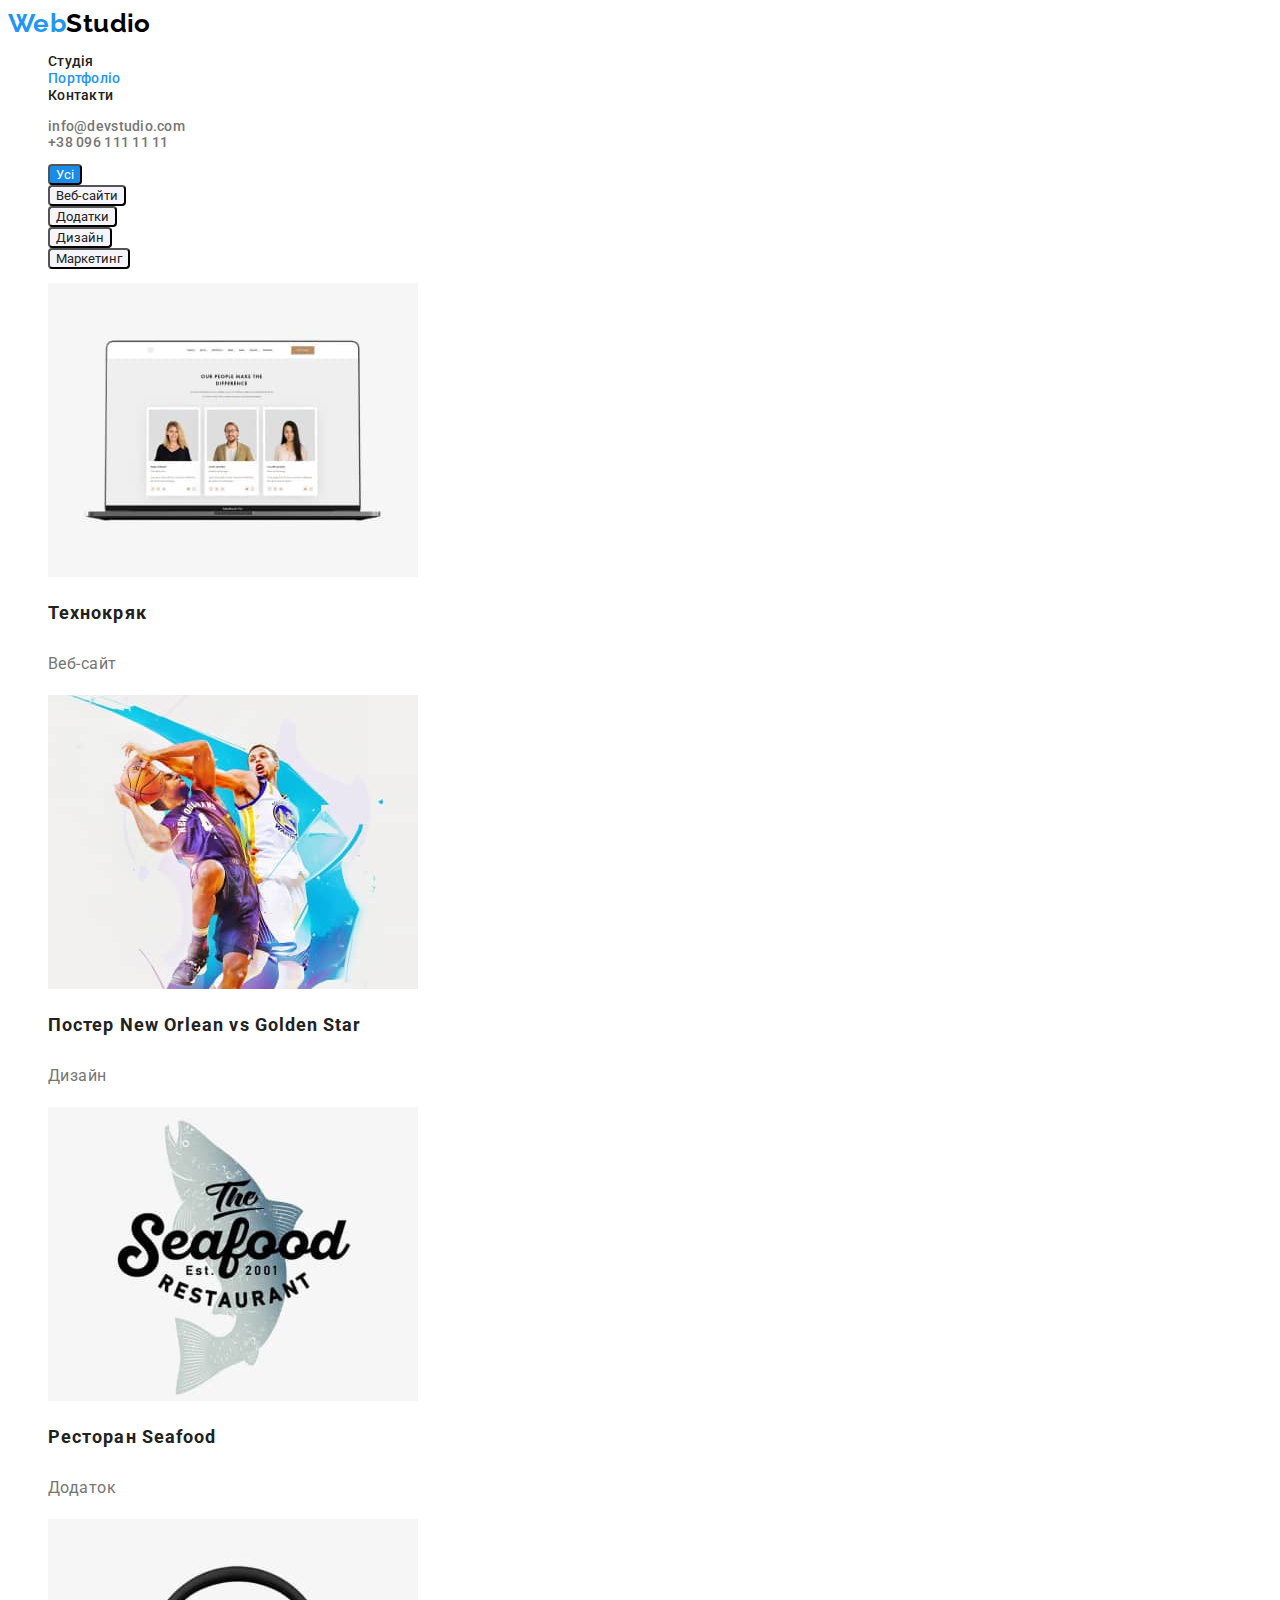
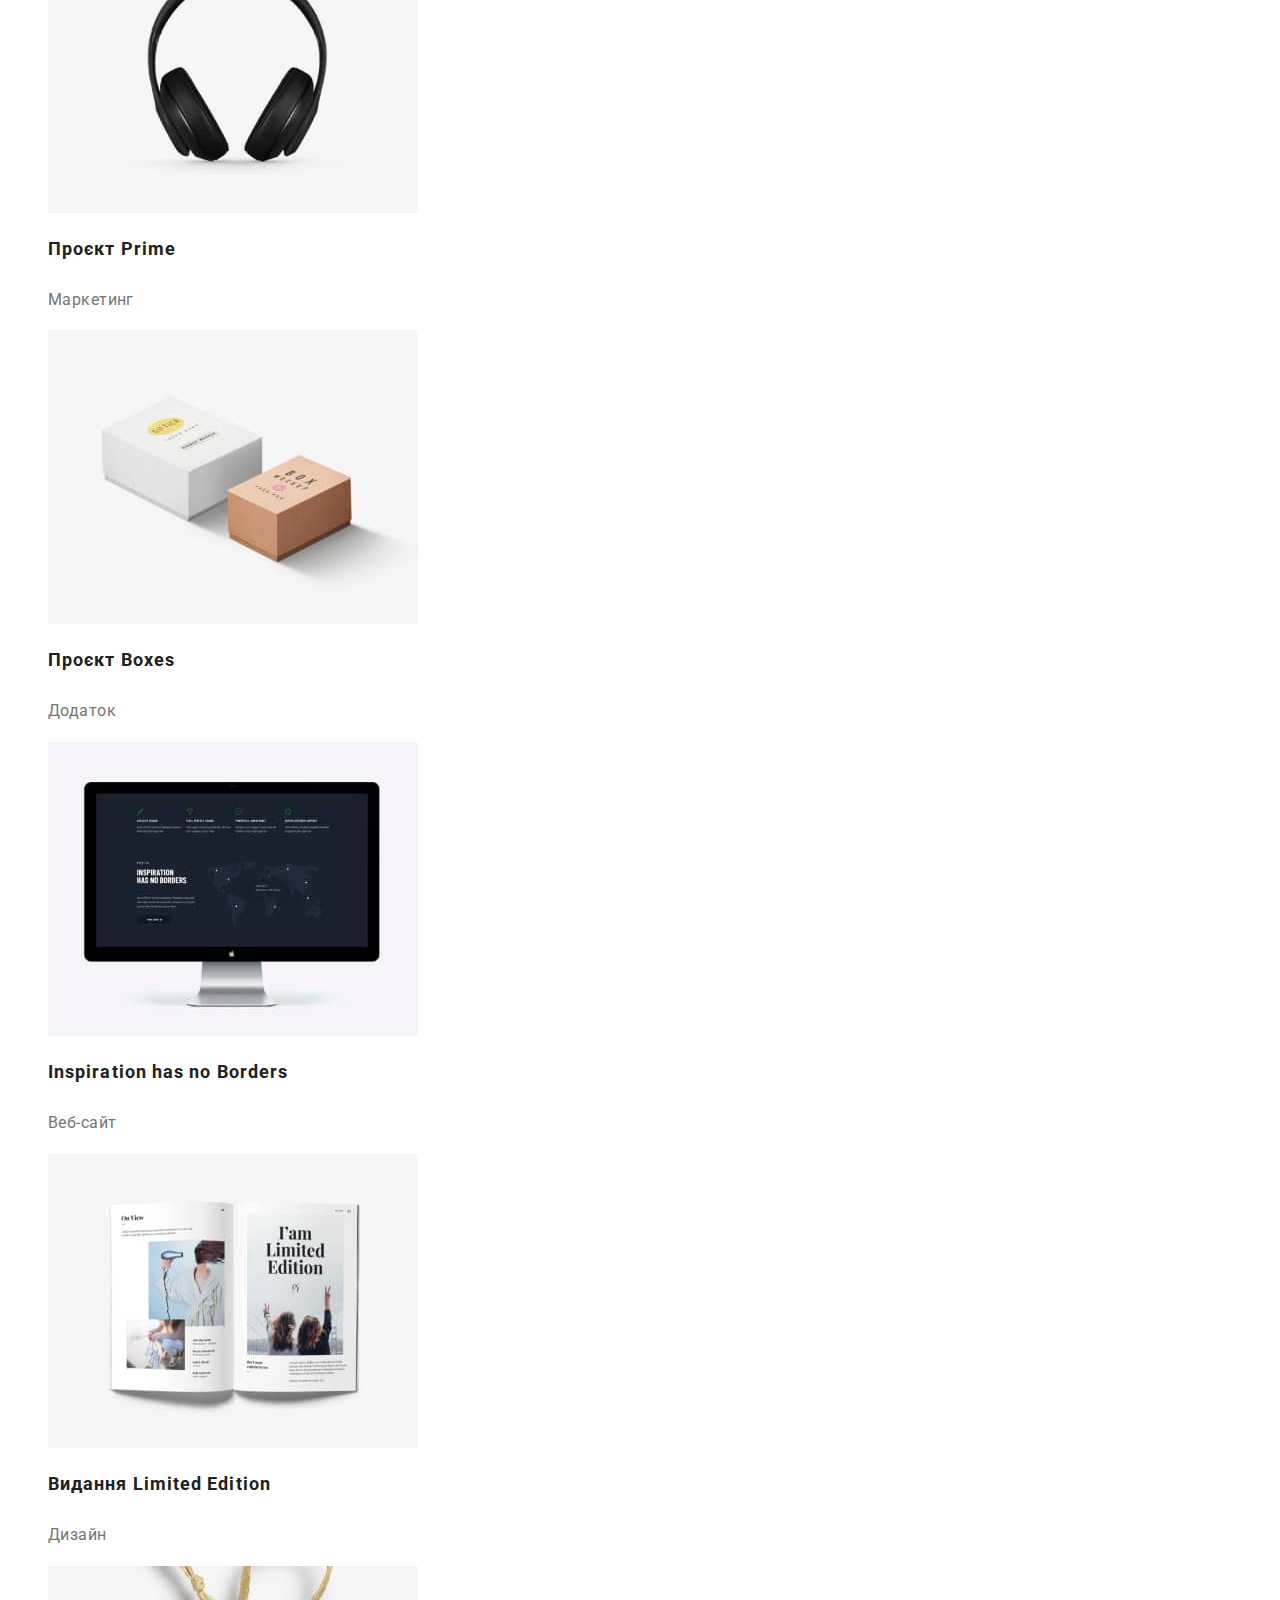
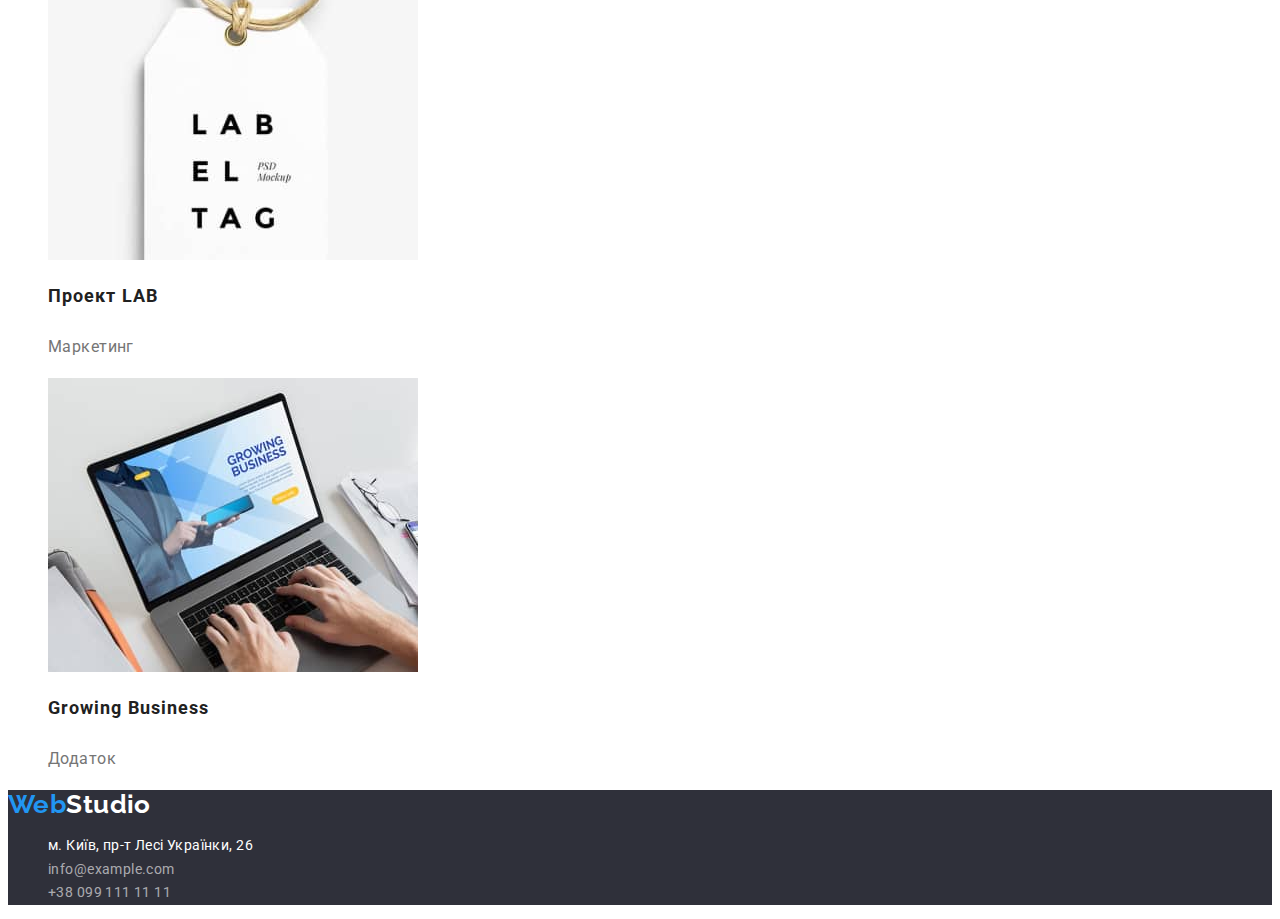
==== portfolio.html @ f1f36df2 "Initial commit" ====
<!DOCTYPE html>
<html lang="en">
  <head>
    <meta charset="UTF-8" />
    <meta http-equiv="X-UA-Compatible" content="IE=edge" />
    <meta name="viewport" content="width=device-width, initial-scale=1.0" />
    <link rel="preconnect" href="https://fonts.googleapis.com" />
    <link rel="preconnect" href="https://fonts.gstatic.com" crossorigin />
    <link
      href="https://fonts.googleapis.com/css2?family=Raleway:wght@700&family=Roboto:wght@400;500;700;900&display=swap"
      rel="stylesheet"
    />
    <title>Portfolio</title>
    <link rel="stylesheet" href="./css/styles.css" />
  </head>
  <body>
    <header class="studio-header">
      <nav class="menu-nav">
        <a class="logo-up link" href="./index.html">
          <span class="part-logo-color">Web</span>Studio</a
        >
        <ul class="menu-nav-list list">
          <li class="menu-nav-item">
            <a class="menu-nav-link link" href="./index.html">Студія</a>
          </li>
          <li class="menu-nav-item">
            <a class="menu-nav-link link link-active" href="portfolio.html"
              >Портфоліо</a
            >
          </li>
          <li class="menu-nav-item">
            <a class="menu-nav-link link" href="">Контакти</a>
          </li>
        </ul>
      </nav>
      <ul class="list-contact list">
        <li class="list-contact-item">
          <a class="list-contact-link link" href="mailto:info@devstudio.com"
            >info@devstudio.com</a
          >
        </li>
        <li class="list-contact-item">
          <a class="list-contact-link link" href="tel+380961111111"
            >+38 096 111 11 11</a
          >
        </li>
      </ul>
    </header>
    <main>
      <section class="project">
        <h1 hidden>Project</h1>
        <ul class="button-nav list">
          <li class="button-nav-item">
            <button type="button" class="button-active">Усі</button>
          </li>
          <li class="button-nav-item">
            <button type="button" class="button-link">Веб-сайти</button>
          </li>
          <li class="button-nav-item">
            <button type="button" class="button-link">Додатки</button>
          </li>
          <li class="button-nav-item">
            <button type="button" class="button-link">Дизайн</button>
          </li>
          <li class="button-nav-item">
            <button type="button" class="button-link">Маркетинг</button>
          </li>
        </ul>
        <ul class="project-list list">
          <li class="project-list-item">
            <img
              class="project-list-img"
              src="./images/portfolio/portfolio-1.jpg"
              alt="зображення команди на ноутбуці"
              width="370"
            />
            <h3 class="project-list-title">Технокряк</h3>
            <p class="project-item-paragraph">Веб-сайт</p>
          </li>
          <li class="project-list-item">
            <img
              class="project-list-img"
              src="./images/portfolio/portfolio-2.jpg"
              alt="баскетболісти"
              width="370"
            />
            <h3 class="project-list-title">Постер New Orlean vs Golden Star</h3>
            <p class="project-item-paragraph">Дизайн</p>
          </li>
          <li class="project-list-item">
            <img
              class="project-list-img"
              src="./images/portfolio/portfolio-3.jpg"
              alt="риба"
              width="370"
            />
            <h3 class="project-list-title">Ресторан Seafood</h3>
            <p class="project-item-paragraph">Додаток</p>
          </li>
          <li class="project-list-item">
            <img
              class="project-list-img"
              src="./images/portfolio/portfolio-4.jpg"
              alt="навушники"
              width="370"
            />
            <h3 class="project-list-title">Проєкт Prime</h3>
            <p class="project-item-paragraph">Маркетинг</p>
          </li>
          <li class="project-list-item">
            <img
              class="project-list-img"
              src="./images/portfolio/portfolio-5.jpg"
              alt="коробки"
              width="370"
            />
            <h3 class="project-list-title">Проєкт Boxes</h3>
            <p class="project-item-paragraph">Додаток</p>
          </li>
          <li class="project-list-item">
            <img
              class="project-list-img"
              src="./images/portfolio/portfolio-6.jpg"
              alt="монітор мака"
              width="370"
            />
            <h3 class="project-list-title">Inspiration has no Borders</h3>
            <p class="project-item-paragraph">Веб-сайт</p>
          </li>
          <li class="project-list-item">
            <img
              class="project-list-img"
              src="./images/portfolio/portfolio-7.jpg"
              alt="книга"
              width="370"
            />
            <h3 class="project-list-title">Видання Limited Edition</h3>
            <p class="project-item-paragraph">Дизайн</p>
          </li>
          <li class="project-list-item">
            <img
              class="project-list-img"
              src="./images/portfolio/portfolio-8.jpg"
              alt="бейж"
              width="370"
            />
            <h3 class="project-list-title">Проект LAB</h3>
            <p class="project-item-paragraph">Маркетинг</p>
          </li>
          <li class="project-list-item">
            <img
              class="project-list-img"
              src="./images/portfolio/portfolio-9.jpg"
              alt="лендінг на ноутбуці"
              width="370"
            />
            <h3 class="project-list-title">Growing Business</h3>
            <p class="project-item-paragraph">Додаток</p>
          </li>
        </ul>
      </section>
    </main>

    <footer class="studio-footer">
      <a class="link logo-down-link" href="./index.html">
        <span class="part-logo-color">Web</span>Studio</a
      >
      <address>
        <ul class="list">
          <li class="link">
            <a
              class="address address-nav-link link"
              href="https://goo.gl/maps/ZnqAECNUkRY8YoW6A"
              target="_blank"
              >м. Київ, пр-т Лесі Українки, 26</a
            >
          </li>
          <li class="">
            <a class="address address-link link" href="mailto:info@example.com"
              >info@example.com</a
            >
          </li>
          <li class="">
            <a class="address address-link link" href="tel:+380991111111"
              >+38 099 111 11 11</a
            >
          </li>
        </ul>
      </address>
    </footer>
  </body>
</html>
---- css/styles.css ----
:root {
  --brend-color: #2196f3;
  --primery-text-color: #212121;
  --secondary-text-color: #757575;
  --color-text-dark-theme: #ffffff;
  --text-paragraph: "Roboto", sans-serif;
}
body {
  font-family: "Roboto", sans-serif;
  font-size: 14px;
  font-weight: 400;
  letter-spacing: 0.03em;
  color: var(--primery-text-color);
}
.logo-up {
  font-family: "Raleway";
  font-weight: 700;
  font-size: 26px;
  line-height: 1.19;
  color: #000000;
}
.logo-down-link {
  font-family: "Raleway";
  font-weight: 700;
  font-size: 26px;
  line-height: 1.14;
  color: #ffffff;
}
.part-logo-color {
  color: var(--brend-color);
}
.menu-nav-link {
  color: var(--primery-text-color);
  font-weight: 500;
  line-height: 1.14;
  letter-spacing: 0.02em;
}
.list-contact-link {
  color: var(--secondary-text-color);
  font-weight: 500;
  line-height: 1.14px;
  letter-spacing: 0.02em;
}
.address-link:hover,
.studio-header a:hover,
.address-link:focus,
.studio-header a:focus,
.logo-down-link:hover,
.logo-down-link:focus {
  color: var(--brend-color);
}
.link-active {
  color: var(--brend-color);
}
.title-first {
  color: var(--color-text-dark-theme);
  font-weight: 900;
  font-size: 44px;
  line-height: 1.36;
  text-align: center;
  letter-spacing: 0.06em;
  text-transform: uppercase;
}
button {
  cursor: pointer;
  color: var(--primery-text-color);
}
.button {
  color: var(--color-text-dark-theme);
  background: var(--brend-color);
}

.button-active {
  font-family: var(--text-paragraph);
  border-radius: 4px;
  background-color: #188ce8;
  color: var(--color-text-dark-theme);
}
.button-link {
  font-family: var(--text-paragraph);
  background: #f5f4fa;
  border-radius: 4px;
}

.hero {
  background-color: #2f303a;
}
.portfolio,
.prezents {
  background-color: #f5f5f5;
}
.technology-title {
  line-height: 1.14;
  text-transform: uppercase;
  font-size: 14px;
}
.technology-paragraph {
  line-height: 1.71;
  color: var(--secondary-text-color);
}
.prezents-title {
  font-weight: 700;
  font-size: 36px;
  line-height: 1.16;
  text-align: center;
}
.team {
  background-color: #f5f4fa;
}
.team-title {
  font-weight: 700;
  font-size: 36px;
  line-height: 1.16;
  text-align: center;
}
.team-title-name {
  font-weight: 500;
  font-size: 16px;
  line-height: 1.19;
  text-align: center;
}
.team-paragraph {
  font-size: 16px;
  line-height: 1.19;
  text-align: center;
  color: var(--secondary-text-color);
}
.project-list-title {
  font-weight: 700;
  font-size: 18px;
  line-height: 2;
  letter-spacing: 0.06em;
}
.project-item-paragraph {
  font-size: 16px;
  line-height: 1.87;
  color: var(--secondary-text-color);
}

.link {
  text-decoration: none;
}
.list {
  list-style: none;
}

img {
  display: block;
}
.studio-footer {
  background-color: #2f303a;
}
.address-nav-link {
  line-height: 1.71;
  color: var(--color-text-dark-theme);
}
.address-link {
  line-height: 1.71;
  color: rgba(255, 255, 255, 0.6);
}
.address {
  font-style: normal;
}
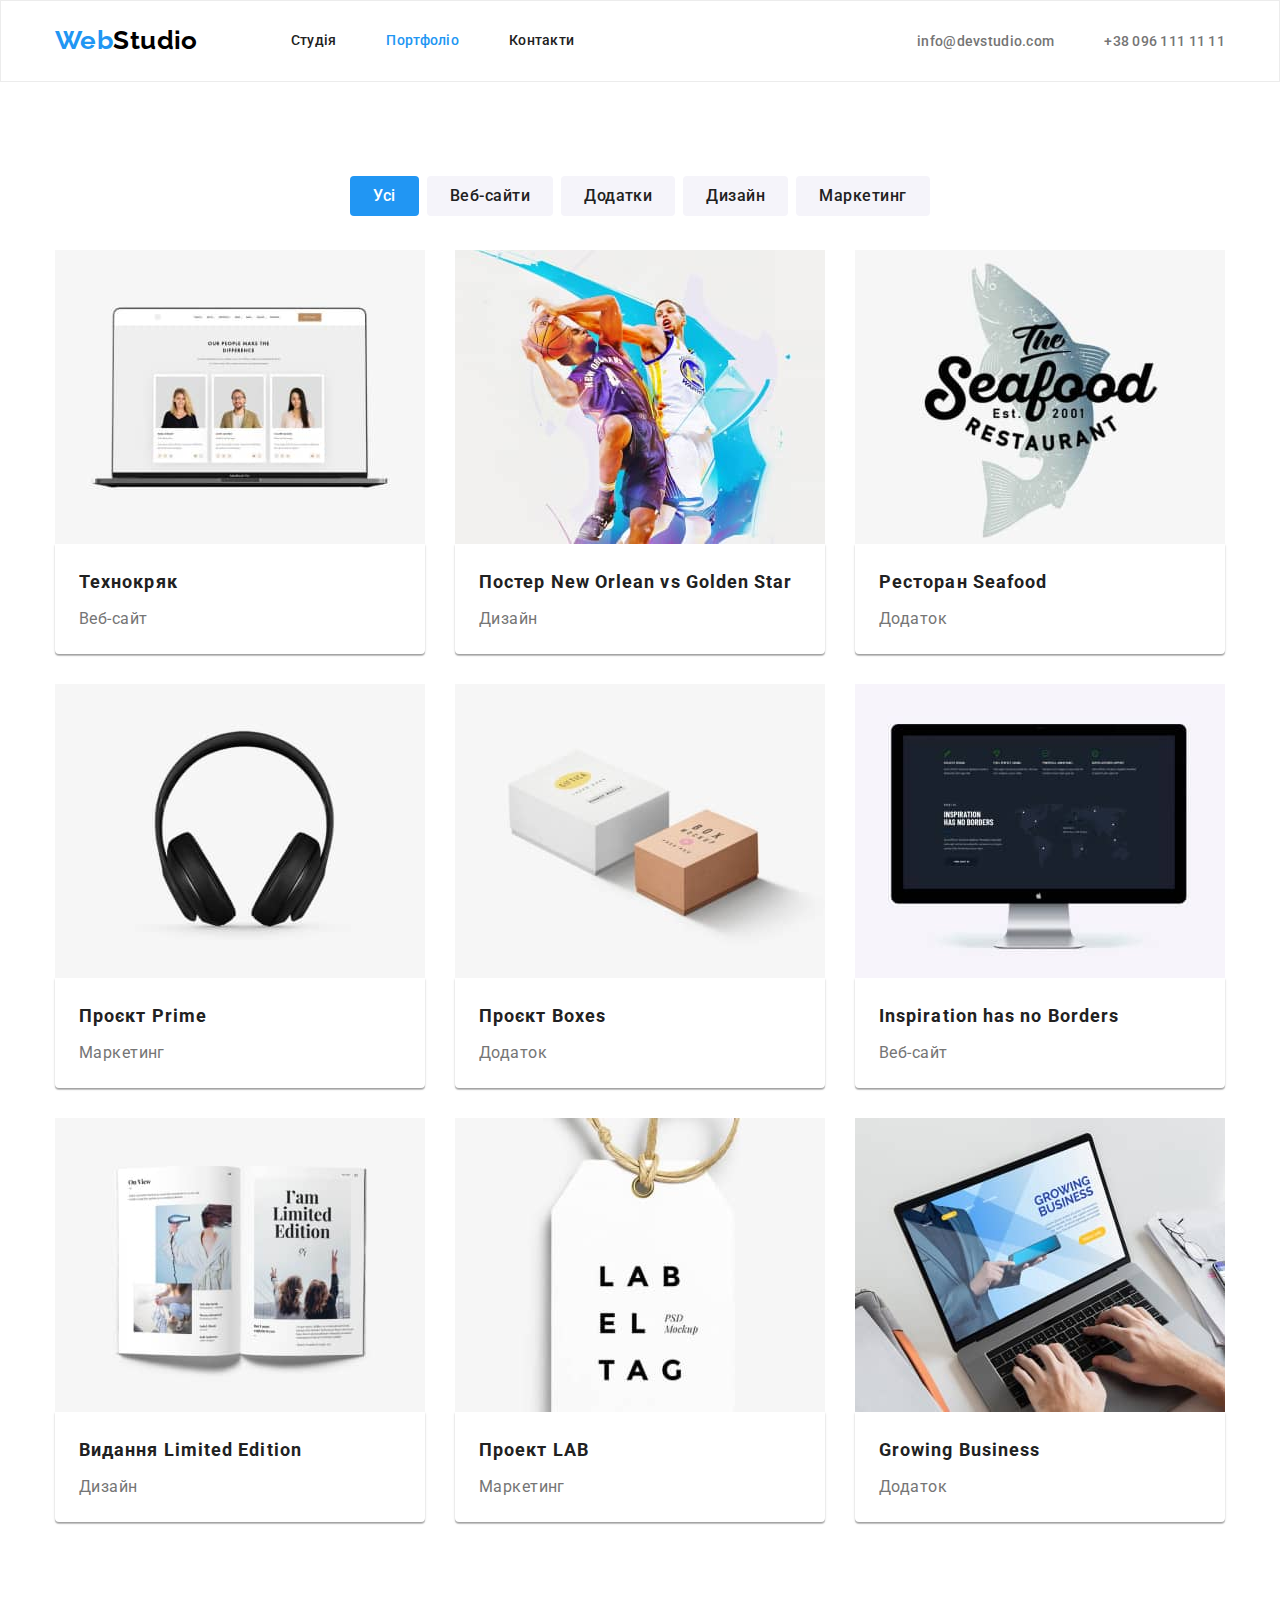
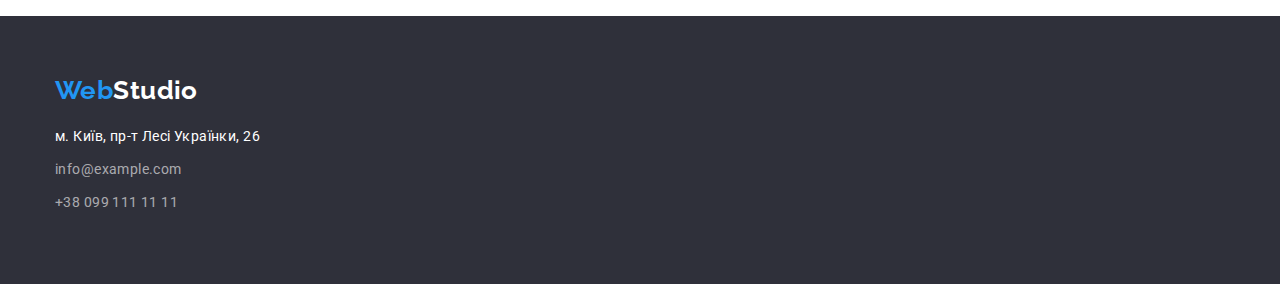
==== commit 965c5aef: "add flex" ====
--- a/portfolio.html
+++ b/portfolio.html
@@ -11,182 +11,217 @@
       rel="stylesheet"
     />
     <title>Portfolio</title>
+    <!-- styles css -->
+    <link
+      rel="stylesheet"
+      href="https://cdnjs.cloudflare.com/ajax/libs/modern-normalize/1.1.0/modern-normalize.min.css"
+    />
     <link rel="stylesheet" href="./css/styles.css" />
   </head>
   <body>
     <header class="studio-header">
-      <nav class="menu-nav">
-        <a class="logo-up link" href="./index.html">
-          <span class="part-logo-color">Web</span>Studio</a
-        >
-        <ul class="menu-nav-list list">
-          <li class="menu-nav-item">
-            <a class="menu-nav-link link" href="./index.html">Студія</a>
-          </li>
-          <li class="menu-nav-item">
-            <a class="menu-nav-link link link-active" href="portfolio.html"
-              >Портфоліо</a
+      <div class="container">
+        <nav class="menu-nav">
+          <a class="logo-up link" href="./index.html">
+            <span class="part-logo-color">Web</span>Studio</a
+          >
+          <ul class="menu-nav-list list">
+            <li class="menu-nav-item">
+              <a class="menu-nav-link link" href="./index.html">Студія</a>
+            </li>
+            <li class="menu-nav-item">
+              <a class="menu-nav-link link" href="portfolio.html"
+                ><span class="link-active">Портфоліо</span></a
+              >
+            </li>
+            <li class="menu-nav-item">
+              <a class="menu-nav-link link" href="">Контакти</a>
+            </li>
+          </ul>
+        </nav>
+        <ul class="list-contact list">
+          <li class="list-contact-item">
+            <a class="list-contact-link link" href="mailto:info@devstudio.com"
+              >info@devstudio.com</a
             >
           </li>
-          <li class="menu-nav-item">
-            <a class="menu-nav-link link" href="">Контакти</a>
+          <li class="list-contact-item">
+            <a class="list-contact-link link" href="tel+380961111111"
+              >+38 096 111 11 11</a
+            >
           </li>
         </ul>
-      </nav>
-      <ul class="list-contact list">
-        <li class="list-contact-item">
-          <a class="list-contact-link link" href="mailto:info@devstudio.com"
-            >info@devstudio.com</a
-          >
-        </li>
-        <li class="list-contact-item">
-          <a class="list-contact-link link" href="tel+380961111111"
-            >+38 096 111 11 11</a
-          >
-        </li>
-      </ul>
+      </div>
     </header>
     <main>
-      <section class="project">
-        <h1 hidden>Project</h1>
-        <ul class="button-nav list">
-          <li class="button-nav-item">
-            <button type="button" class="button-active">Усі</button>
-          </li>
-          <li class="button-nav-item">
-            <button type="button" class="button-link">Веб-сайти</button>
-          </li>
-          <li class="button-nav-item">
-            <button type="button" class="button-link">Додатки</button>
-          </li>
-          <li class="button-nav-item">
-            <button type="button" class="button-link">Дизайн</button>
-          </li>
-          <li class="button-nav-item">
-            <button type="button" class="button-link">Маркетинг</button>
-          </li>
-        </ul>
-        <ul class="project-list list">
-          <li class="project-list-item">
-            <img
-              class="project-list-img"
-              src="./images/portfolio/portfolio-1.jpg"
-              alt="зображення команди на ноутбуці"
-              width="370"
-            />
-            <h3 class="project-list-title">Технокряк</h3>
-            <p class="project-item-paragraph">Веб-сайт</p>
-          </li>
-          <li class="project-list-item">
-            <img
-              class="project-list-img"
-              src="./images/portfolio/portfolio-2.jpg"
-              alt="баскетболісти"
-              width="370"
-            />
-            <h3 class="project-list-title">Постер New Orlean vs Golden Star</h3>
-            <p class="project-item-paragraph">Дизайн</p>
-          </li>
-          <li class="project-list-item">
-            <img
-              class="project-list-img"
-              src="./images/portfolio/portfolio-3.jpg"
-              alt="риба"
-              width="370"
-            />
-            <h3 class="project-list-title">Ресторан Seafood</h3>
-            <p class="project-item-paragraph">Додаток</p>
-          </li>
-          <li class="project-list-item">
-            <img
-              class="project-list-img"
-              src="./images/portfolio/portfolio-4.jpg"
-              alt="навушники"
-              width="370"
-            />
-            <h3 class="project-list-title">Проєкт Prime</h3>
-            <p class="project-item-paragraph">Маркетинг</p>
-          </li>
-          <li class="project-list-item">
-            <img
-              class="project-list-img"
-              src="./images/portfolio/portfolio-5.jpg"
-              alt="коробки"
-              width="370"
-            />
-            <h3 class="project-list-title">Проєкт Boxes</h3>
-            <p class="project-item-paragraph">Додаток</p>
-          </li>
-          <li class="project-list-item">
-            <img
-              class="project-list-img"
-              src="./images/portfolio/portfolio-6.jpg"
-              alt="монітор мака"
-              width="370"
-            />
-            <h3 class="project-list-title">Inspiration has no Borders</h3>
-            <p class="project-item-paragraph">Веб-сайт</p>
-          </li>
-          <li class="project-list-item">
-            <img
-              class="project-list-img"
-              src="./images/portfolio/portfolio-7.jpg"
-              alt="книга"
-              width="370"
-            />
-            <h3 class="project-list-title">Видання Limited Edition</h3>
-            <p class="project-item-paragraph">Дизайн</p>
-          </li>
-          <li class="project-list-item">
-            <img
-              class="project-list-img"
-              src="./images/portfolio/portfolio-8.jpg"
-              alt="бейж"
-              width="370"
-            />
-            <h3 class="project-list-title">Проект LAB</h3>
-            <p class="project-item-paragraph">Маркетинг</p>
-          </li>
-          <li class="project-list-item">
-            <img
-              class="project-list-img"
-              src="./images/portfolio/portfolio-9.jpg"
-              alt="лендінг на ноутбуці"
-              width="370"
-            />
-            <h3 class="project-list-title">Growing Business</h3>
-            <p class="project-item-paragraph">Додаток</p>
-          </li>
-        </ul>
+      <section class="project padding-section">
+        <div class="container">
+          <h1 hidden>Project</h1>
+          <ul class="button-nav list">
+            <li class="button-nav-item">
+              <button type="button" class="button-link button-active">
+                Усі
+              </button>
+            </li>
+            <li class="button-nav-item">
+              <button type="button" class="button-link">Веб-сайти</button>
+            </li>
+            <li class="button-nav-item">
+              <button type="button" class="button-link">Додатки</button>
+            </li>
+            <li class="button-nav-item">
+              <button type="button" class="button-link">Дизайн</button>
+            </li>
+            <li class="button-nav-item">
+              <button type="button" class="button-link">Маркетинг</button>
+            </li>
+          </ul>
+          <ul class="project-list list">
+            <li class="project-list-item">
+              <img
+                class="project-list-img"
+                src="./images/portfolio/portfolio-1.jpg"
+                alt="зображення команди на ноутбуці"
+                width="370"
+              />
+              <div class="card">
+                <h3 class="project-list-title">Технокряк</h3>
+                <p class="project-item-paragraph">Веб-сайт</p>
+              </div>
+            </li>
+            <li class="project-list-item">
+              <img
+                class="project-list-img"
+                src="./images/portfolio/portfolio-2.jpg"
+                alt="баскетболісти"
+                width="370"
+              />
+              <div class="card">
+                <h3 class="project-list-title">
+                  Постер New Orlean vs Golden Star
+                </h3>
+                <p class="project-item-paragraph">Дизайн</p>
+              </div>
+            </li>
+            <li class="project-list-item">
+              <img
+                class="project-list-img"
+                src="./images/portfolio/portfolio-3.jpg"
+                alt="риба"
+                width="370"
+              />
+              <div class="card">
+                <h3 class="project-list-title">Ресторан Seafood</h3>
+                <p class="project-item-paragraph">Додаток</p>
+              </div>
+            </li>
+            <li class="project-list-item">
+              <img
+                class="project-list-img"
+                src="./images/portfolio/portfolio-4.jpg"
+                alt="навушники"
+                width="370"
+              />
+              <div class="card">
+                <h3 class="project-list-title">Проєкт Prime</h3>
+                <p class="project-item-paragraph">Маркетинг</p>
+              </div>
+            </li>
+            <li class="project-list-item">
+              <img
+                class="project-list-img"
+                src="./images/portfolio/portfolio-5.jpg"
+                alt="коробки"
+                width="370"
+              />
+              <div class="card">
+                <h3 class="project-list-title">Проєкт Boxes</h3>
+                <p class="project-item-paragraph">Додаток</p>
+              </div>
+            </li>
+            <li class="project-list-item">
+              <img
+                class="project-list-img"
+                src="./images/portfolio/portfolio-6.jpg"
+                alt="монітор мака"
+                width="370"
+              />
+              <div class="card">
+                <h3 class="project-list-title">Inspiration has no Borders</h3>
+                <p class="project-item-paragraph">Веб-сайт</p>
+              </div>
+            </li>
+            <li class="project-list-item">
+              <img
+                class="project-list-img"
+                src="./images/portfolio/portfolio-7.jpg"
+                alt="книга"
+                width="370"
+              />
+              <div class="card">
+                <h3 class="project-list-title">Видання Limited Edition</h3>
+                <p class="project-item-paragraph">Дизайн</p>
+              </div>
+            </li>
+            <li class="project-list-item">
+              <img
+                class="project-list-img"
+                src="./images/portfolio/portfolio-8.jpg"
+                alt="бейж"
+                width="370"
+              />
+              <div class="card">
+                <h3 class="project-list-title">Проект LAB</h3>
+                <p class="project-item-paragraph">Маркетинг</p>
+              </div>
+            </li>
+            <li class="project-list-item">
+              <img
+                class="project-list-img"
+                src="./images/portfolio/portfolio-9.jpg"
+                alt="лендінг на ноутбуці"
+                width="370"
+              />
+              <div class="card">
+                <h3 class="project-list-title">Growing Business</h3>
+                <p class="project-item-paragraph">Додаток</p>
+              </div>
+            </li>
+          </ul>
+        </div>
       </section>
     </main>
 
     <footer class="studio-footer">
-      <a class="link logo-down-link" href="./index.html">
-        <span class="part-logo-color">Web</span>Studio</a
-      >
-      <address>
-        <ul class="list">
-          <li class="link">
-            <a
-              class="address address-nav-link link"
-              href="https://goo.gl/maps/ZnqAECNUkRY8YoW6A"
-              target="_blank"
-              >м. Київ, пр-т Лесі Українки, 26</a
-            >
-          </li>
-          <li class="">
-            <a class="address address-link link" href="mailto:info@example.com"
-              >info@example.com</a
-            >
-          </li>
-          <li class="">
-            <a class="address address-link link" href="tel:+380991111111"
-              >+38 099 111 11 11</a
-            >
-          </li>
-        </ul>
-      </address>
+      <div class="container">
+        <a class="link logo-down-link" href="./index.html">
+          <span class="part-logo-color">Web</span>Studio</a
+        >
+        <address>
+          <ul class="list">
+            <li class="link">
+              <a
+                class="address address-nav-link link"
+                href="https://goo.gl/maps/ZnqAECNUkRY8YoW6A"
+                target="_blank"
+                >м. Київ, пр-т Лесі Українки, 26</a
+              >
+            </li>
+            <li class="">
+              <a
+                class="address address-link link"
+                href="mailto:info@example.com"
+                >info@example.com</a
+              >
+            </li>
+            <li class="">
+              <a class="address address-link link" href="tel:+380991111111"
+                >+38 099 111 11 11</a
+              >
+            </li>
+          </ul>
+        </address>
+      </div>
     </footer>
   </body>
 </html>
--- a/css/styles.css
+++ b/css/styles.css
@@ -5,6 +5,44 @@
   --color-text-dark-theme: #ffffff;
   --text-paragraph: "Roboto", sans-serif;
 }
+h1,
+h2,
+h3,
+h4,
+h5,
+p {
+  margin-top: 0;
+  margin-bottom: 0;
+}
+ul,
+li {
+  margin-top: 0;
+  margin-bottom: 0;
+  padding-left: 0;
+}
+.link {
+  text-decoration: none;
+}
+.list {
+  list-style: none;
+}
+
+img {
+  display: block;
+  min-height: 100%;
+  height: auto;
+}
+button {
+  cursor: pointer;
+}
+*,
+*::after,
+*::before {
+  box-sizing: inherit;
+}
+html {
+  box-sizing: border-box;
+}
 body {
   font-family: "Roboto", sans-serif;
   font-size: 14px;
@@ -12,34 +50,84 @@
   letter-spacing: 0.03em;
   color: var(--primery-text-color);
 }
+
+.visually-hidden {
+  position: absolute;
+  width: 1px;
+  height: 1px;
+  margin: -1px;
+  border: 0;
+  padding: 0;
+  white-space: nowrap;
+  clip-path: inset(100%);
+  clip: rect(0 0 0 0);
+  overflow: hidden;
+}
+.container {
+  margin: 0 auto;
+  width: 1200px;
+  padding: 0 15px;
+}
+.padding-section {
+  padding-top: 94px;
+  padding-bottom: 94px;
+}
+.studio-header .container {
+  display: flex;
+  align-items: center;
+}
+.menu-nav {
+  display: flex;
+  align-items: center;
+}
+.menu-nav-list {
+  display: flex;
+  gap: 50px;
+}
+.list-contact {
+  display: flex;
+  gap: 50px;
+  margin-left: auto;
+}
 .logo-up {
   font-family: "Raleway";
   font-weight: 700;
   font-size: 26px;
   line-height: 1.19;
+  margin-right: 93px;
   color: #000000;
+  padding-top: 24px;
+  padding-bottom: 25px;
 }
 .logo-down-link {
+  display: inline-block;
   font-family: "Raleway";
   font-weight: 700;
   font-size: 26px;
   line-height: 1.14;
   color: #ffffff;
+  margin-bottom: 20px;
 }
 .part-logo-color {
   color: var(--brend-color);
 }
+/* HEADER */
 .menu-nav-link {
+  display: inline-block;
   color: var(--primery-text-color);
   font-weight: 500;
   line-height: 1.14;
   letter-spacing: 0.02em;
+  padding-top: 32px;
+  padding-bottom: 32px;
 }
 .list-contact-link {
   color: var(--secondary-text-color);
   font-weight: 500;
   line-height: 1.14px;
   letter-spacing: 0.02em;
+  padding-top: 32px;
+  padding-bottom: 32px;
 }
 .address-link:hover,
 .studio-header a:hover,
@@ -49,62 +137,118 @@
 .logo-down-link:focus {
   color: var(--brend-color);
 }
+.studio-header {
+  border: 1px solid #ececec;
+}
 .link-active {
   color: var(--brend-color);
+}
+
+/* HERO */
+.hero {
+  background-color: #2f303a;
+  padding-top: 200px;
+  padding-bottom: 200px;
+  text-align: center;
 }
 .title-first {
   color: var(--color-text-dark-theme);
   font-weight: 900;
   font-size: 44px;
   line-height: 1.36;
-  text-align: center;
   letter-spacing: 0.06em;
   text-transform: uppercase;
-}
-button {
-  cursor: pointer;
-  color: var(--primery-text-color);
-}
-.button {
+  margin-bottom: 30px;
+  margin-right: auto;
+  margin-left: auto;
+  width: 696px;
+}
+.hero-btn {
+  width: 216px;
+  height: 50px;
+  left: 692px;
+  top: 430px;
+  align-items: center;
+  box-shadow: 0px 3px 1px rgba(0, 0, 0, 0.1), 0px 1px 2px rgba(0, 0, 0, 0.08),
+    0px 2px 2px rgba(0, 0, 0, 0.12);
+  border-radius: 4px;
+  border-color: transparent;
+}
+
+.button-nav .button-active {
+  padding: 6px 22px;
+  border-radius: 4px;
+  border: 1px solid transparent;
+  font-weight: 500;
+  font-size: 16px;
+  line-height: 1.62;
+  text-align: center;
+  letter-spacing: 0.03em;
+  background-color: var(--brend-color);
   color: var(--color-text-dark-theme);
-  background: var(--brend-color);
-}
-
-.button-active {
-  font-family: var(--text-paragraph);
-  border-radius: 4px;
-  background-color: #188ce8;
+}
+.button-link:hover,
+.button-link:focus {
+  background-color: var(--brend-color);
   color: var(--color-text-dark-theme);
 }
 .button-link {
   font-family: var(--text-paragraph);
   background: #f5f4fa;
+  padding: 6px 22px;
   border-radius: 4px;
-}
-
-.hero {
-  background-color: #2f303a;
-}
-.portfolio,
-.prezents {
-  background-color: #f5f5f5;
-}
+  border: 1px solid transparent;
+  font-weight: 500;
+  font-size: 16px;
+  line-height: 1.62;
+  text-align: center;
+  letter-spacing: 0.03em;
+  color: #212121;
+}
+/* TECHNOLOGY */
+
+.technology-list {
+  display: flex;
+  align-items: center;
+  gap: 30px;
+}
+
 .technology-title {
   line-height: 1.14;
   text-transform: uppercase;
   font-size: 14px;
-}
+  margin-bottom: 10px;
+  color: var(--primery-text-color);
+}
+
 .technology-paragraph {
   line-height: 1.71;
   color: var(--secondary-text-color);
 }
+
+/* PREZENTS */
+
+.prezents {
+  padding-bottom: 94px;
+}
+
+.prezents-list {
+  display: flex;
+  align-items: center;
+  justify-content: space-between;
+  gap: 30px;
+}
+
 .prezents-title {
   font-weight: 700;
   font-size: 36px;
   line-height: 1.16;
   text-align: center;
-}
+  margin-bottom: 50px;
+}
+
 .team {
+  text-align: center;
   background-color: #f5f4fa;
 }
 .team-title {
@@ -112,7 +256,24 @@
   font-size: 36px;
   line-height: 1.16;
   text-align: center;
-}
+  margin-bottom: 50px;
+}
+.team-list {
+  align-items: center;
+  display: flex;
+  gap: 30px;
+}
+.team-list-item {
+}
+.card {
+  padding-top: 30px;
+  padding-bottom: 30px;
+  background-color: #f5f4fa;
+  box-shadow: 0px 1px 3px rgba(0, 0, 0, 0.12), 0px 1px 1px rgba(0, 0, 0, 0.14),
+    0px 2px 1px rgba(0, 0, 0, 0.2);
+  border-radius: 0px 0px 4px 4px;
+}
+
 .team-title-name {
   font-weight: 500;
   font-size: 16px;
@@ -125,11 +286,34 @@
   text-align: center;
   color: var(--secondary-text-color);
 }
+.team-title-name {
+  margin-bottom: 10px;
+}
+
+.button-nav {
+  display: flex;
+  justify-content: center;
+  gap: 8px;
+  margin-bottom: 34px;
+}
+
+.project-list {
+  align-items: center;
+  display: flex;
+  gap: 30px;
+  flex-wrap: wrap;
+}
+.project-list .card {
+  padding: 20px 24px;
+  background-color: #fff;
+}
+
 .project-list-title {
   font-weight: 700;
   font-size: 18px;
   line-height: 2;
   letter-spacing: 0.06em;
+  margin-bottom: 4px;
 }
 .project-item-paragraph {
   font-size: 16px;
@@ -137,22 +321,16 @@
   color: var(--secondary-text-color);
 }
 
-.link {
-  text-decoration: none;
-}
-.list {
-  list-style: none;
-}
-
-img {
-  display: block;
-}
 .studio-footer {
   background-color: #2f303a;
+  padding-top: 60px;
+  padding-bottom: 60px;
 }
 .address-nav-link {
+  display: inline-block;
   line-height: 1.71;
   color: var(--color-text-dark-theme);
+  margin-bottom: 9px;
 }
 .address-link {
   line-height: 1.71;
@@ -161,3 +339,7 @@
 .address {
   font-style: normal;
 }
+.address-link {
+  display: inline-block;
+  margin-bottom: 9px;
+}
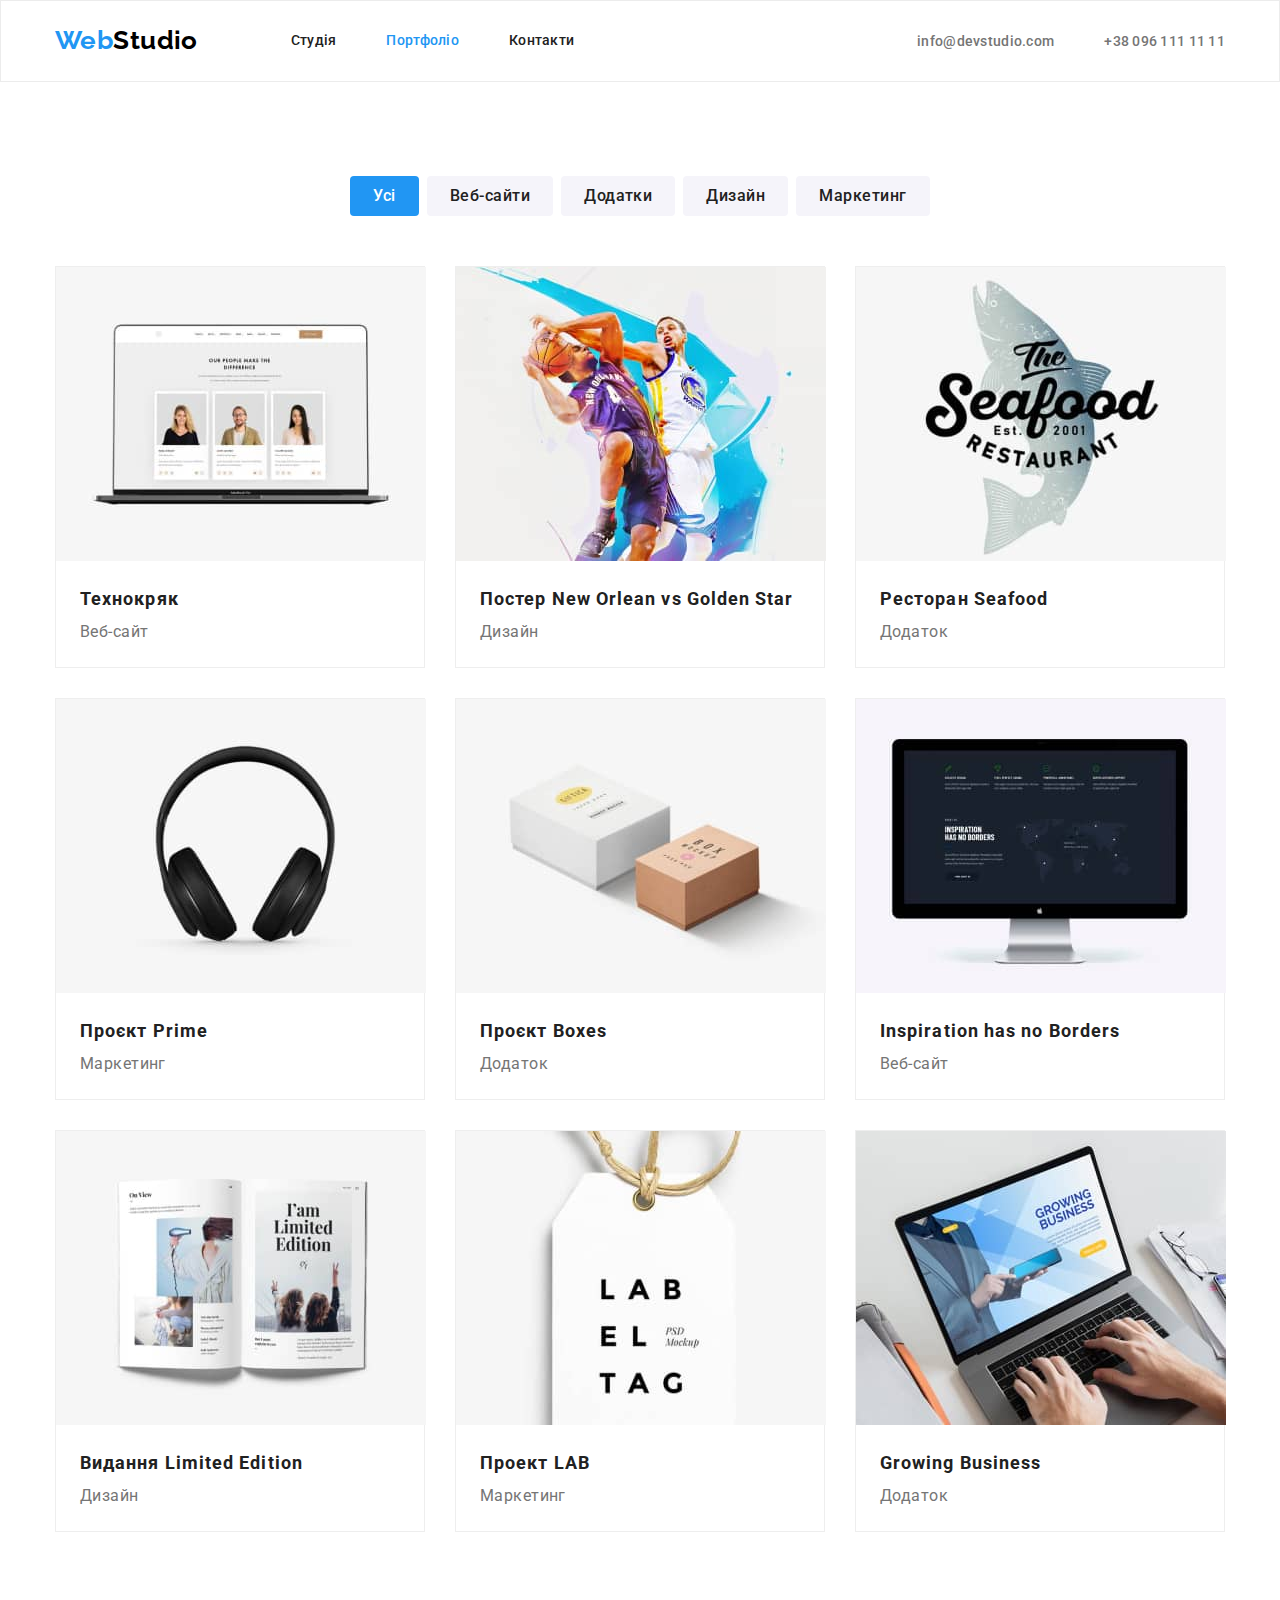
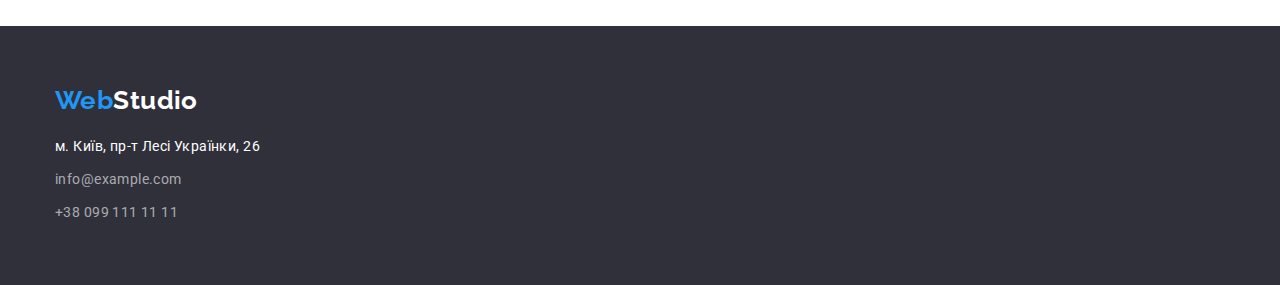
==== commit d89247c0: "fixed .section and footer" ====
--- a/portfolio.html
+++ b/portfolio.html
@@ -54,9 +54,9 @@
       </div>
     </header>
     <main>
-      <section class="project padding-section">
+      <section class="project section">
         <div class="container">
-          <h1 hidden>Project</h1>
+          <h1 class="visually-hidden">Project</h1>
           <ul class="button-nav list">
             <li class="button-nav-item">
               <button type="button" class="button-link button-active">
@@ -199,7 +199,7 @@
         >
         <address>
           <ul class="list">
-            <li class="link">
+            <li class="address-item link">
               <a
                 class="address address-nav-link link"
                 href="https://goo.gl/maps/ZnqAECNUkRY8YoW6A"
@@ -207,14 +207,14 @@
                 >м. Київ, пр-т Лесі Українки, 26</a
               >
             </li>
-            <li class="">
+            <li class="address-item">
               <a
                 class="address address-link link"
                 href="mailto:info@example.com"
                 >info@example.com</a
               >
             </li>
-            <li class="">
+            <li class="address-item">
               <a class="address address-link link" href="tel:+380991111111"
                 >+38 099 111 11 11</a
               >
--- a/css/styles.css
+++ b/css/styles.css
@@ -68,7 +68,7 @@
   width: 1200px;
   padding: 0 15px;
 }
-.padding-section {
+.section {
   padding-top: 94px;
   padding-bottom: 94px;
 }
@@ -146,10 +146,18 @@
 
 /* HERO */
 .hero {
+  /* background-image: url(/images/Img.jpg); */
+  background-size: auto;
+  background-repeat: no-repeat;
+  background-position: 50% 50%;
   background-color: #2f303a;
   padding-top: 200px;
   padding-bottom: 200px;
   text-align: center;
+}
+.container .button-active {
+  background-color: var(--brend-color);
+  color: var(--color-text-dark-theme);
 }
 .title-first {
   color: var(--color-text-dark-theme);
@@ -209,8 +217,10 @@
 
 .technology-list {
   display: flex;
-  align-items: center;
   gap: 30px;
+}
+.technology-list-item {
+  width: 270px;
 }
 
 .technology-title {
@@ -229,7 +239,7 @@
 /* PREZENTS */
 
 .prezents {
-  padding-bottom: 94px;
+  padding-top: 0;
 }
 
 .prezents-list {
@@ -269,9 +279,6 @@
   padding-top: 30px;
   padding-bottom: 30px;
   background-color: #f5f4fa;
-  box-shadow: 0px 1px 3px rgba(0, 0, 0, 0.12), 0px 1px 1px rgba(0, 0, 0, 0.14),
-    0px 2px 1px rgba(0, 0, 0, 0.2);
-  border-radius: 0px 0px 4px 4px;
 }
 
 .team-title-name {
@@ -294,7 +301,7 @@
   display: flex;
   justify-content: center;
   gap: 8px;
-  margin-bottom: 34px;
+  margin-bottom: 50px;
 }
 
 .project-list {
@@ -302,6 +309,11 @@
   display: flex;
   gap: 30px;
   flex-wrap: wrap;
+}
+.project-list-item {
+  box-sizing: border-box;
+  width: 370px;
+  border: 1px solid #eeeeee;
 }
 .project-list .card {
   padding: 20px 24px;
@@ -313,7 +325,7 @@
   font-size: 18px;
   line-height: 2;
   letter-spacing: 0.06em;
-  margin-bottom: 4px;
+  /* margin-bottom: 4px; */
 }
 .project-item-paragraph {
   font-size: 16px;
@@ -330,7 +342,6 @@
   display: inline-block;
   line-height: 1.71;
   color: var(--color-text-dark-theme);
-  margin-bottom: 9px;
 }
 .address-link {
   line-height: 1.71;
@@ -339,7 +350,9 @@
 .address {
   font-style: normal;
 }
+.address-item:not(:last-child) {
+  margin-bottom: 9px;
+}
 .address-link {
   display: inline-block;
-  margin-bottom: 9px;
-}
+}
